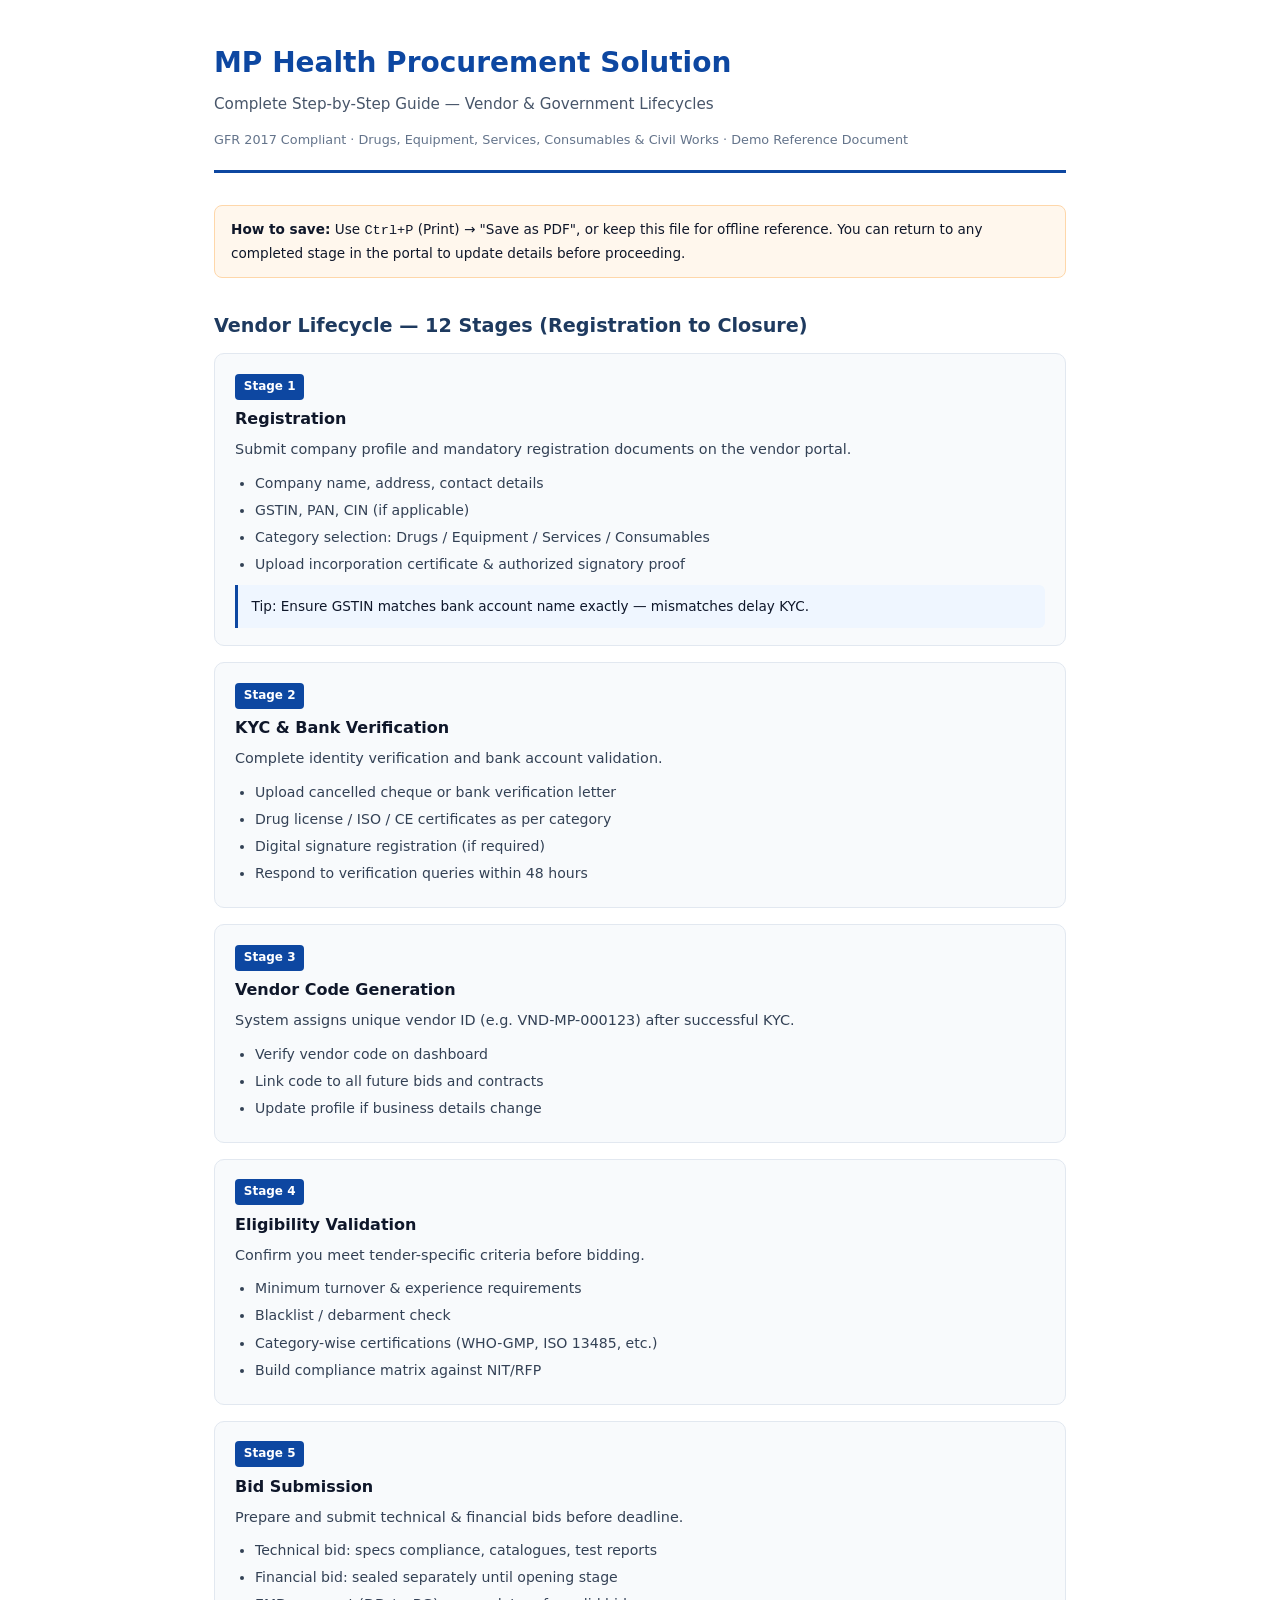
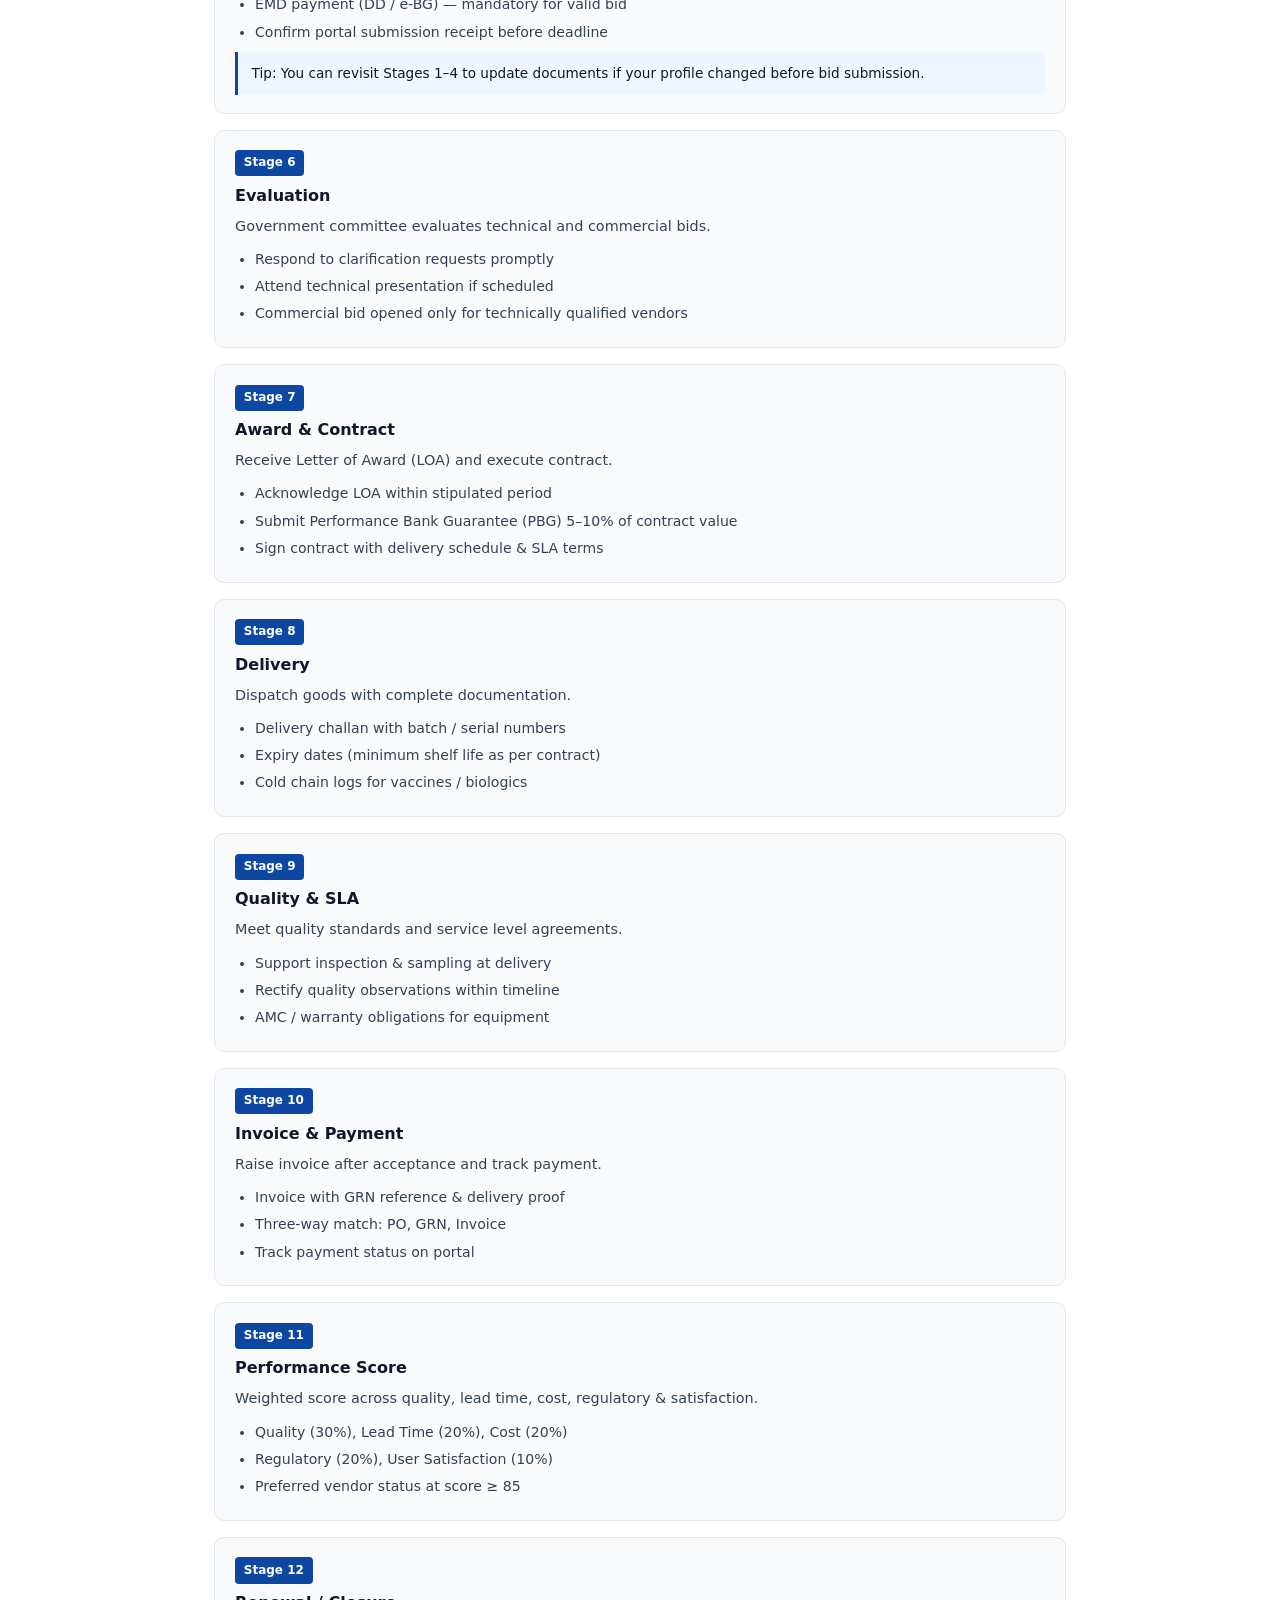
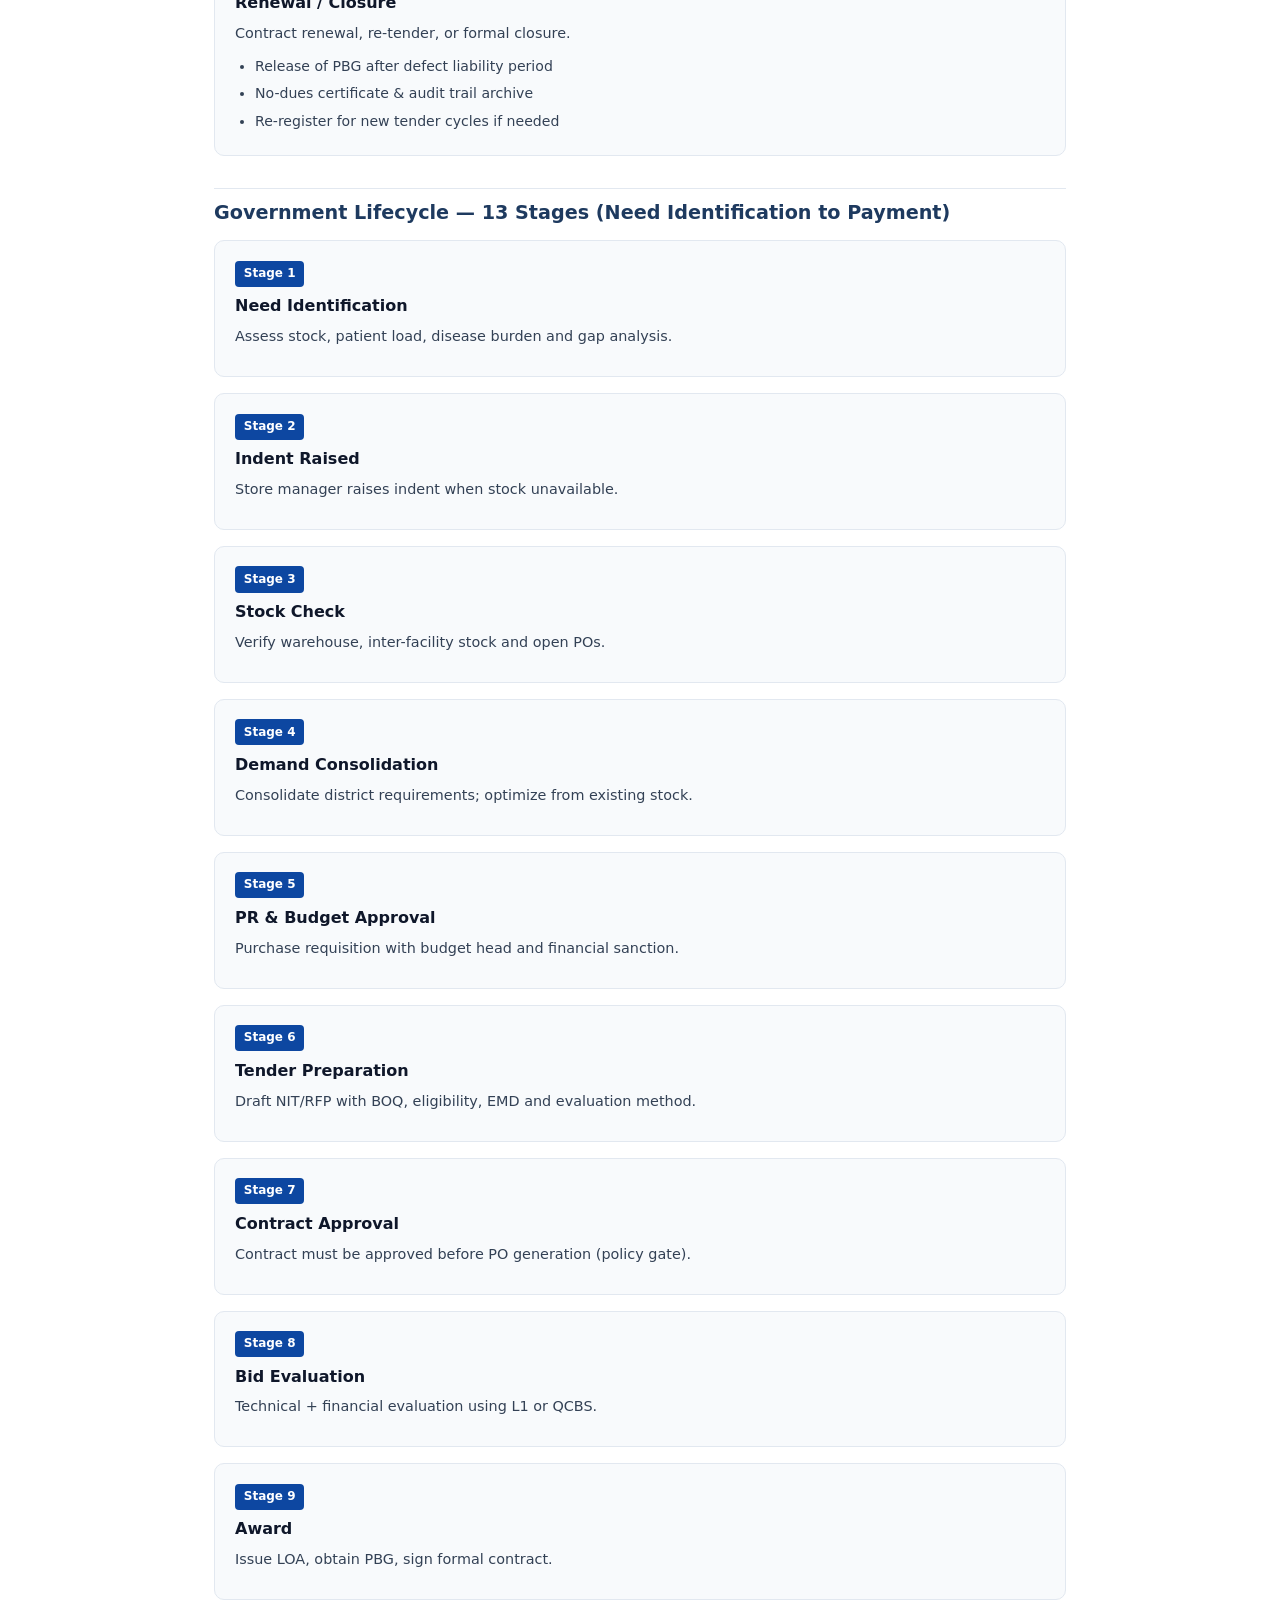
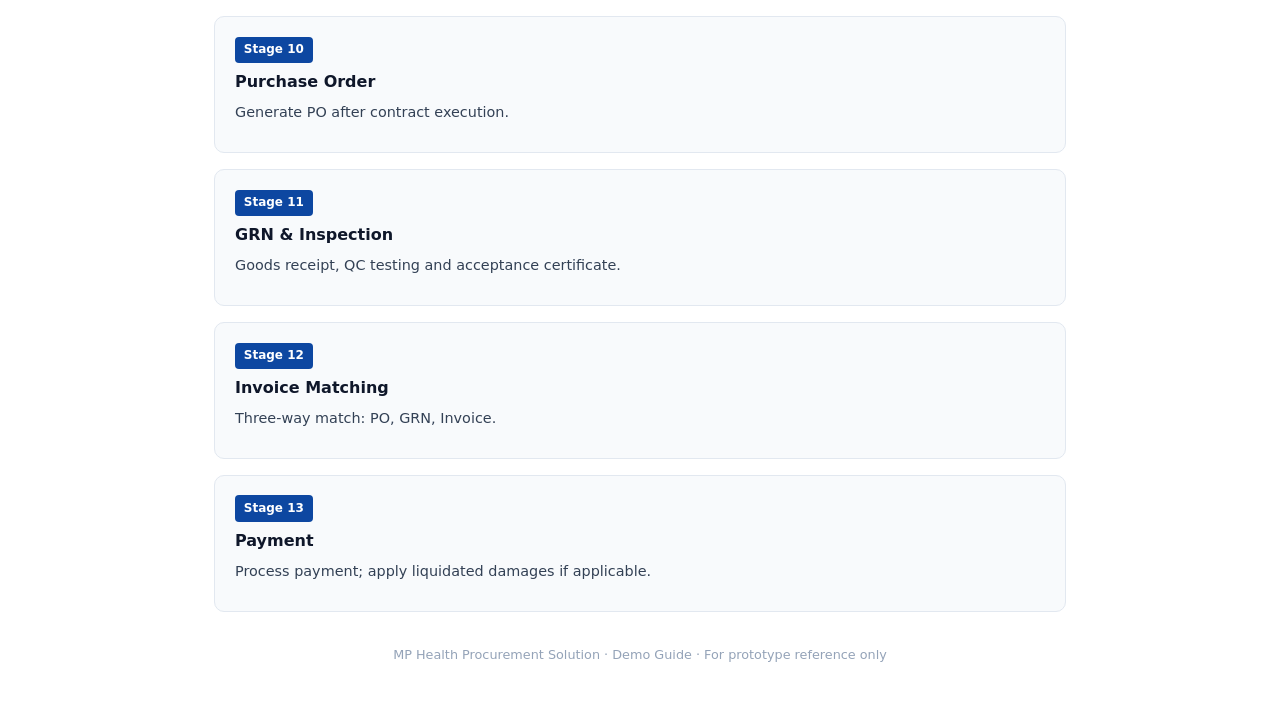
==== assets/MP-Health-Procurement-Lifecycle-Guide.html @ d0036ba9 "First commit" ====
<!DOCTYPE html>
<html lang="en">
<head>
  <meta charset="UTF-8">
  <meta name="viewport" content="width=device-width, initial-scale=1.0">
  <title>MP Health Procurement — Lifecycle Guide</title>
  <style>
    * { box-sizing: border-box; margin: 0; padding: 0; }
    body { font-family: 'Segoe UI', system-ui, sans-serif; color: #0f172a; line-height: 1.65; max-width: 900px; margin: 0 auto; padding: 2.5rem 1.5rem 4rem; background: #fff; }
    header { border-bottom: 3px solid #0d47a1; padding-bottom: 1.25rem; margin-bottom: 2rem; }
    h1 { font-size: 1.75rem; color: #0d47a1; margin-bottom: 0.35rem; }
    .subtitle { color: #475569; font-size: 0.95rem; }
    .meta { margin-top: 0.75rem; font-size: 0.8rem; color: #64748b; }
    h2 { font-size: 1.2rem; color: #1e3a5f; margin: 2rem 0 0.75rem; padding-top: 0.5rem; border-top: 1px solid #e2e8f0; }
    h2:first-of-type { border-top: none; margin-top: 0; }
    .stage { background: #f8fafc; border: 1px solid #e2e8f0; border-radius: 10px; padding: 1.1rem 1.25rem; margin-bottom: 1rem; page-break-inside: avoid; }
    .stage-num { display: inline-block; background: #0d47a1; color: #fff; font-size: 0.75rem; font-weight: 700; padding: 0.2rem 0.55rem; border-radius: 4px; margin-bottom: 0.4rem; }
    .stage h3 { font-size: 1rem; margin-bottom: 0.35rem; }
    .stage p { font-size: 0.9rem; color: #334155; margin-bottom: 0.6rem; }
    ul { margin: 0.4rem 0 0 1.25rem; font-size: 0.88rem; color: #334155; }
    li { margin-bottom: 0.25rem; }
    .tip { background: #eff6ff; border-left: 3px solid #0d47a1; padding: 0.65rem 0.85rem; font-size: 0.85rem; margin-top: 0.5rem; border-radius: 0 6px 6px 0; }
    .print-hint { background: #fff7ed; border: 1px solid #fed7aa; padding: 0.75rem 1rem; border-radius: 8px; font-size: 0.85rem; margin-bottom: 1.5rem; }
    @media print { .print-hint { display: none; } body { padding: 1rem; } }
  </style>
</head>
<body>
  <header>
    <h1>MP Health Procurement Solution</h1>
    <p class="subtitle">Complete Step-by-Step Guide — Vendor &amp; Government Lifecycles</p>
    <p class="meta">GFR 2017 Compliant · Drugs, Equipment, Services, Consumables &amp; Civil Works · Demo Reference Document</p>
  </header>

  <div class="print-hint">
    <strong>How to save:</strong> Use <kbd>Ctrl+P</kbd> (Print) → "Save as PDF", or keep this file for offline reference. You can return to any completed stage in the portal to update details before proceeding.
  </div>

  <h2 id="vendor">Vendor Lifecycle — 12 Stages (Registration to Closure)</h2>

  <div class="stage"><span class="stage-num">Stage 1</span><h3>Registration</h3><p>Submit company profile and mandatory registration documents on the vendor portal.</p><ul><li>Company name, address, contact details</li><li>GSTIN, PAN, CIN (if applicable)</li><li>Category selection: Drugs / Equipment / Services / Consumables</li><li>Upload incorporation certificate &amp; authorized signatory proof</li></ul><div class="tip">Tip: Ensure GSTIN matches bank account name exactly — mismatches delay KYC.</div></div>

  <div class="stage"><span class="stage-num">Stage 2</span><h3>KYC &amp; Bank Verification</h3><p>Complete identity verification and bank account validation.</p><ul><li>Upload cancelled cheque or bank verification letter</li><li>Drug license / ISO / CE certificates as per category</li><li>Digital signature registration (if required)</li><li>Respond to verification queries within 48 hours</li></ul></div>

  <div class="stage"><span class="stage-num">Stage 3</span><h3>Vendor Code Generation</h3><p>System assigns unique vendor ID (e.g. VND-MP-000123) after successful KYC.</p><ul><li>Verify vendor code on dashboard</li><li>Link code to all future bids and contracts</li><li>Update profile if business details change</li></ul></div>

  <div class="stage"><span class="stage-num">Stage 4</span><h3>Eligibility Validation</h3><p>Confirm you meet tender-specific criteria before bidding.</p><ul><li>Minimum turnover &amp; experience requirements</li><li>Blacklist / debarment check</li><li>Category-wise certifications (WHO-GMP, ISO 13485, etc.)</li><li>Build compliance matrix against NIT/RFP</li></ul></div>

  <div class="stage"><span class="stage-num">Stage 5</span><h3>Bid Submission</h3><p>Prepare and submit technical &amp; financial bids before deadline.</p><ul><li>Technical bid: specs compliance, catalogues, test reports</li><li>Financial bid: sealed separately until opening stage</li><li>EMD payment (DD / e-BG) — mandatory for valid bid</li><li>Confirm portal submission receipt before deadline</li></ul><div class="tip">Tip: You can revisit Stages 1–4 to update documents if your profile changed before bid submission.</div></div>

  <div class="stage"><span class="stage-num">Stage 6</span><h3>Evaluation</h3><p>Government committee evaluates technical and commercial bids.</p><ul><li>Respond to clarification requests promptly</li><li>Attend technical presentation if scheduled</li><li>Commercial bid opened only for technically qualified vendors</li></ul></div>

  <div class="stage"><span class="stage-num">Stage 7</span><h3>Award &amp; Contract</h3><p>Receive Letter of Award (LOA) and execute contract.</p><ul><li>Acknowledge LOA within stipulated period</li><li>Submit Performance Bank Guarantee (PBG) 5–10% of contract value</li><li>Sign contract with delivery schedule &amp; SLA terms</li></ul></div>

  <div class="stage"><span class="stage-num">Stage 8</span><h3>Delivery</h3><p>Dispatch goods with complete documentation.</p><ul><li>Delivery challan with batch / serial numbers</li><li>Expiry dates (minimum shelf life as per contract)</li><li>Cold chain logs for vaccines / biologics</li></ul></div>

  <div class="stage"><span class="stage-num">Stage 9</span><h3>Quality &amp; SLA</h3><p>Meet quality standards and service level agreements.</p><ul><li>Support inspection &amp; sampling at delivery</li><li>Rectify quality observations within timeline</li><li>AMC / warranty obligations for equipment</li></ul></div>

  <div class="stage"><span class="stage-num">Stage 10</span><h3>Invoice &amp; Payment</h3><p>Raise invoice after acceptance and track payment.</p><ul><li>Invoice with GRN reference &amp; delivery proof</li><li>Three-way match: PO, GRN, Invoice</li><li>Track payment status on portal</li></ul></div>

  <div class="stage"><span class="stage-num">Stage 11</span><h3>Performance Score</h3><p>Weighted score across quality, lead time, cost, regulatory &amp; satisfaction.</p><ul><li>Quality (30%), Lead Time (20%), Cost (20%)</li><li>Regulatory (20%), User Satisfaction (10%)</li><li>Preferred vendor status at score ≥ 85</li></ul></div>

  <div class="stage"><span class="stage-num">Stage 12</span><h3>Renewal / Closure</h3><p>Contract renewal, re-tender, or formal closure.</p><ul><li>Release of PBG after defect liability period</li><li>No-dues certificate &amp; audit trail archive</li><li>Re-register for new tender cycles if needed</li></ul></div>

  <h2 id="government">Government Lifecycle — 13 Stages (Need Identification to Payment)</h2>

  <div class="stage"><span class="stage-num">Stage 1</span><h3>Need Identification</h3><p>Assess stock, patient load, disease burden and gap analysis.</p></div>
  <div class="stage"><span class="stage-num">Stage 2</span><h3>Indent Raised</h3><p>Store manager raises indent when stock unavailable.</p></div>
  <div class="stage"><span class="stage-num">Stage 3</span><h3>Stock Check</h3><p>Verify warehouse, inter-facility stock and open POs.</p></div>
  <div class="stage"><span class="stage-num">Stage 4</span><h3>Demand Consolidation</h3><p>Consolidate district requirements; optimize from existing stock.</p></div>
  <div class="stage"><span class="stage-num">Stage 5</span><h3>PR &amp; Budget Approval</h3><p>Purchase requisition with budget head and financial sanction.</p></div>
  <div class="stage"><span class="stage-num">Stage 6</span><h3>Tender Preparation</h3><p>Draft NIT/RFP with BOQ, eligibility, EMD and evaluation method.</p></div>
  <div class="stage"><span class="stage-num">Stage 7</span><h3>Contract Approval</h3><p>Contract must be approved before PO generation (policy gate).</p></div>
  <div class="stage"><span class="stage-num">Stage 8</span><h3>Bid Evaluation</h3><p>Technical + financial evaluation using L1 or QCBS.</p></div>
  <div class="stage"><span class="stage-num">Stage 9</span><h3>Award</h3><p>Issue LOA, obtain PBG, sign formal contract.</p></div>
  <div class="stage"><span class="stage-num">Stage 10</span><h3>Purchase Order</h3><p>Generate PO after contract execution.</p></div>
  <div class="stage"><span class="stage-num">Stage 11</span><h3>GRN &amp; Inspection</h3><p>Goods receipt, QC testing and acceptance certificate.</p></div>
  <div class="stage"><span class="stage-num">Stage 12</span><h3>Invoice Matching</h3><p>Three-way match: PO, GRN, Invoice.</p></div>
  <div class="stage"><span class="stage-num">Stage 13</span><h3>Payment</h3><p>Process payment; apply liquidated damages if applicable.</p></div>

  <p style="margin-top:2rem;font-size:0.8rem;color:#94a3b8;text-align:center">MP Health Procurement Solution · Demo Guide · For prototype reference only</p>
</body>
</html>
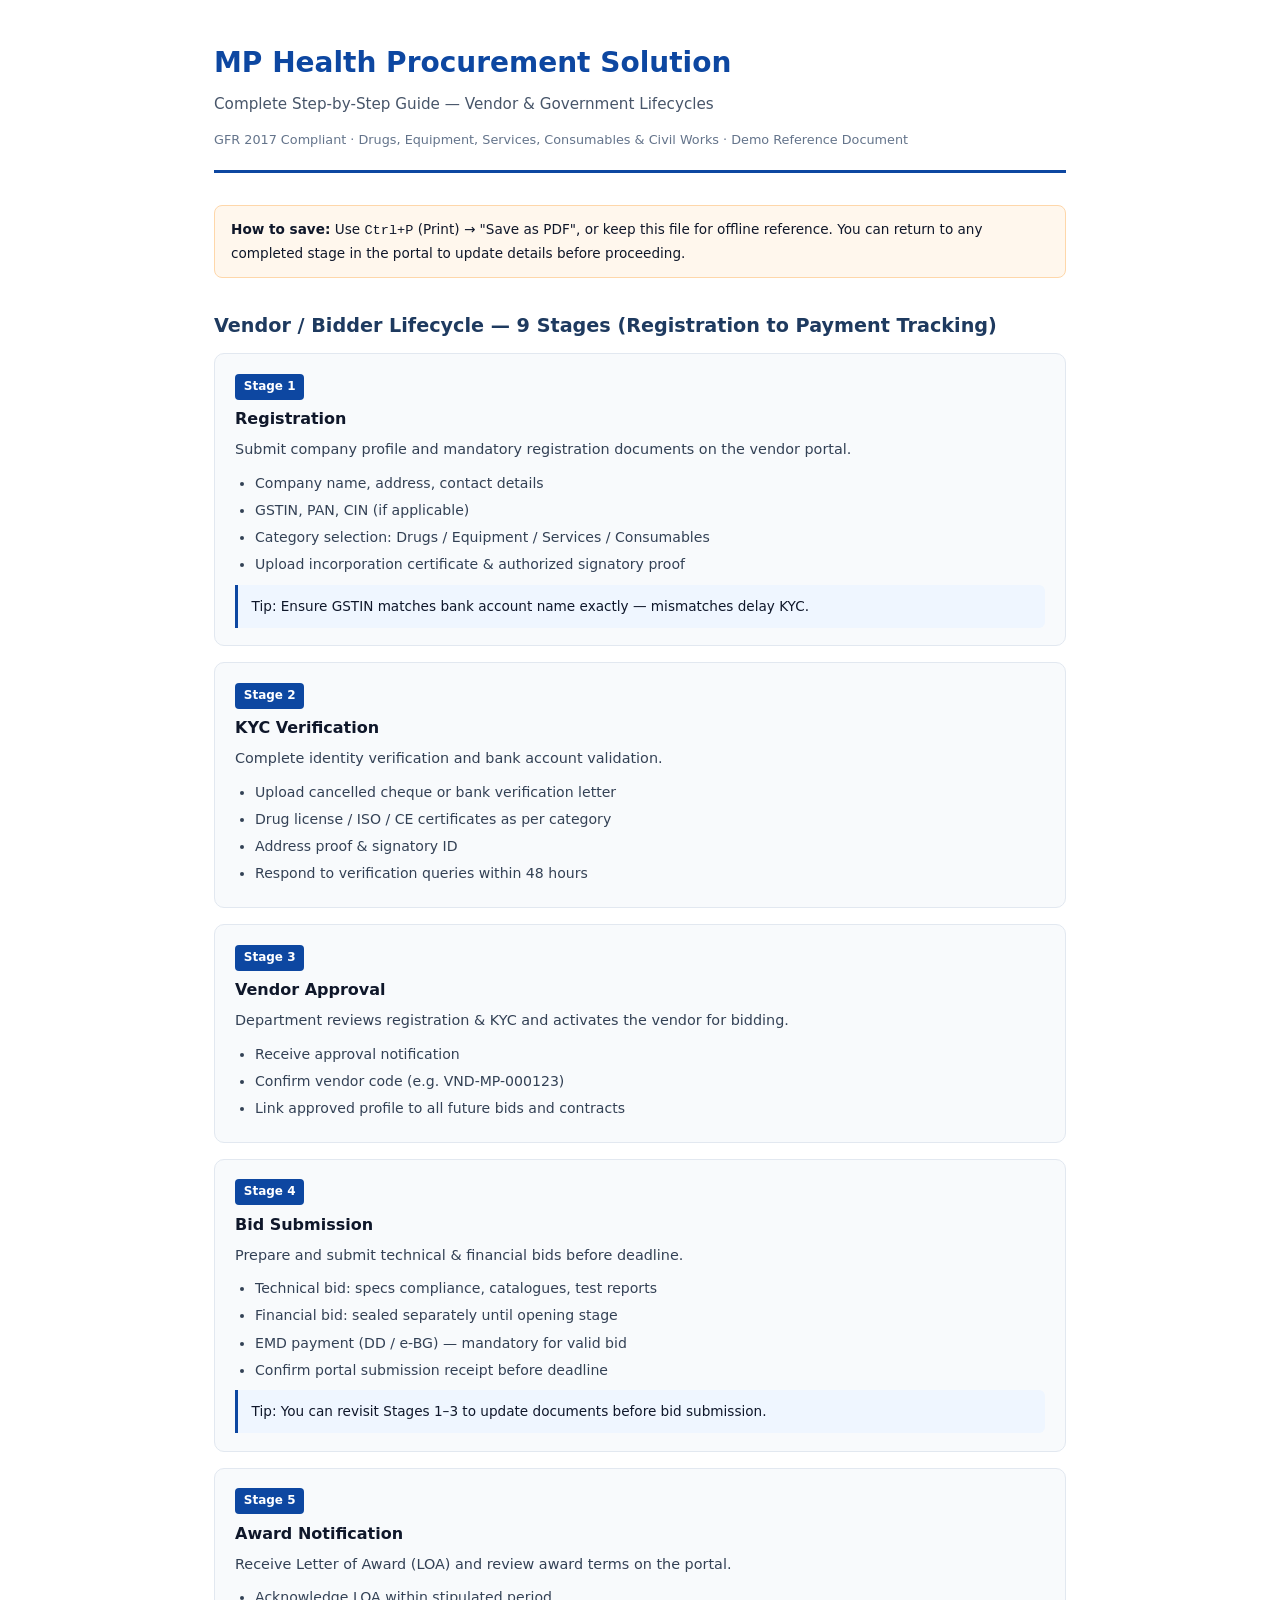
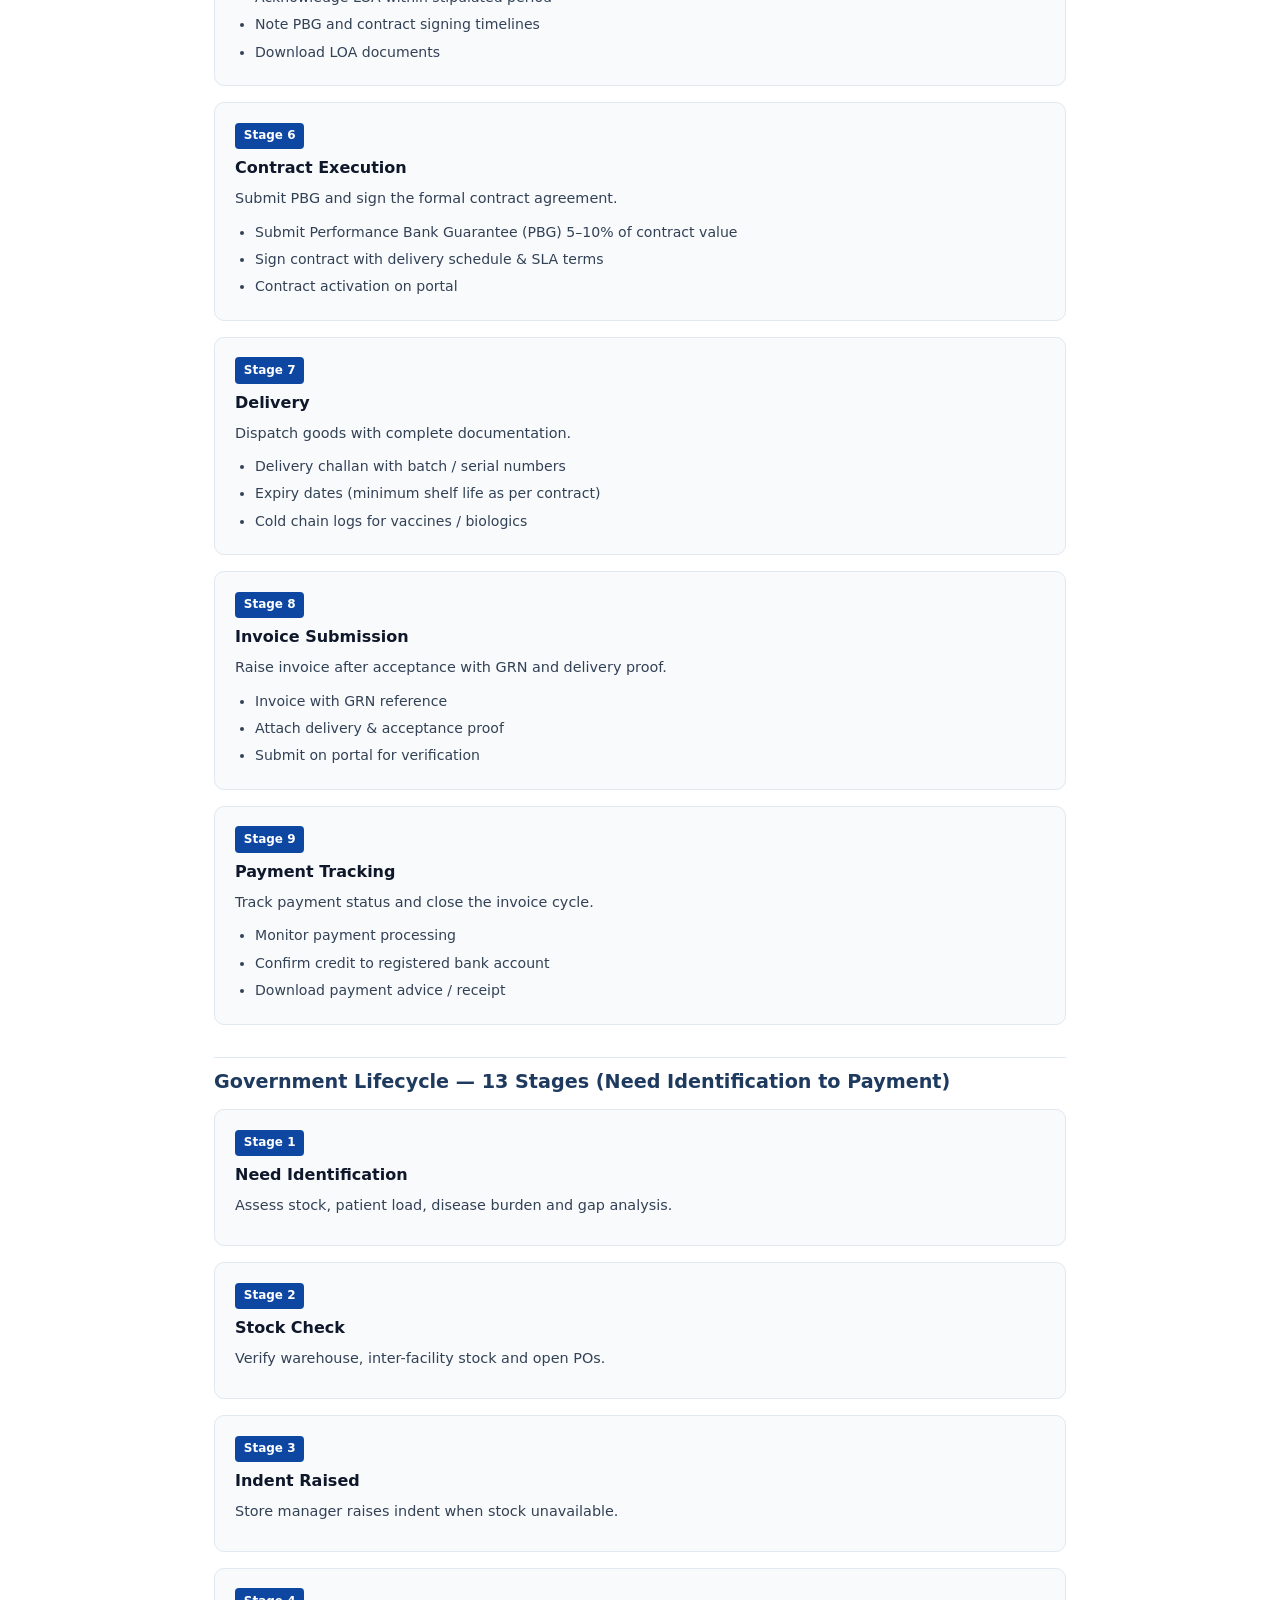
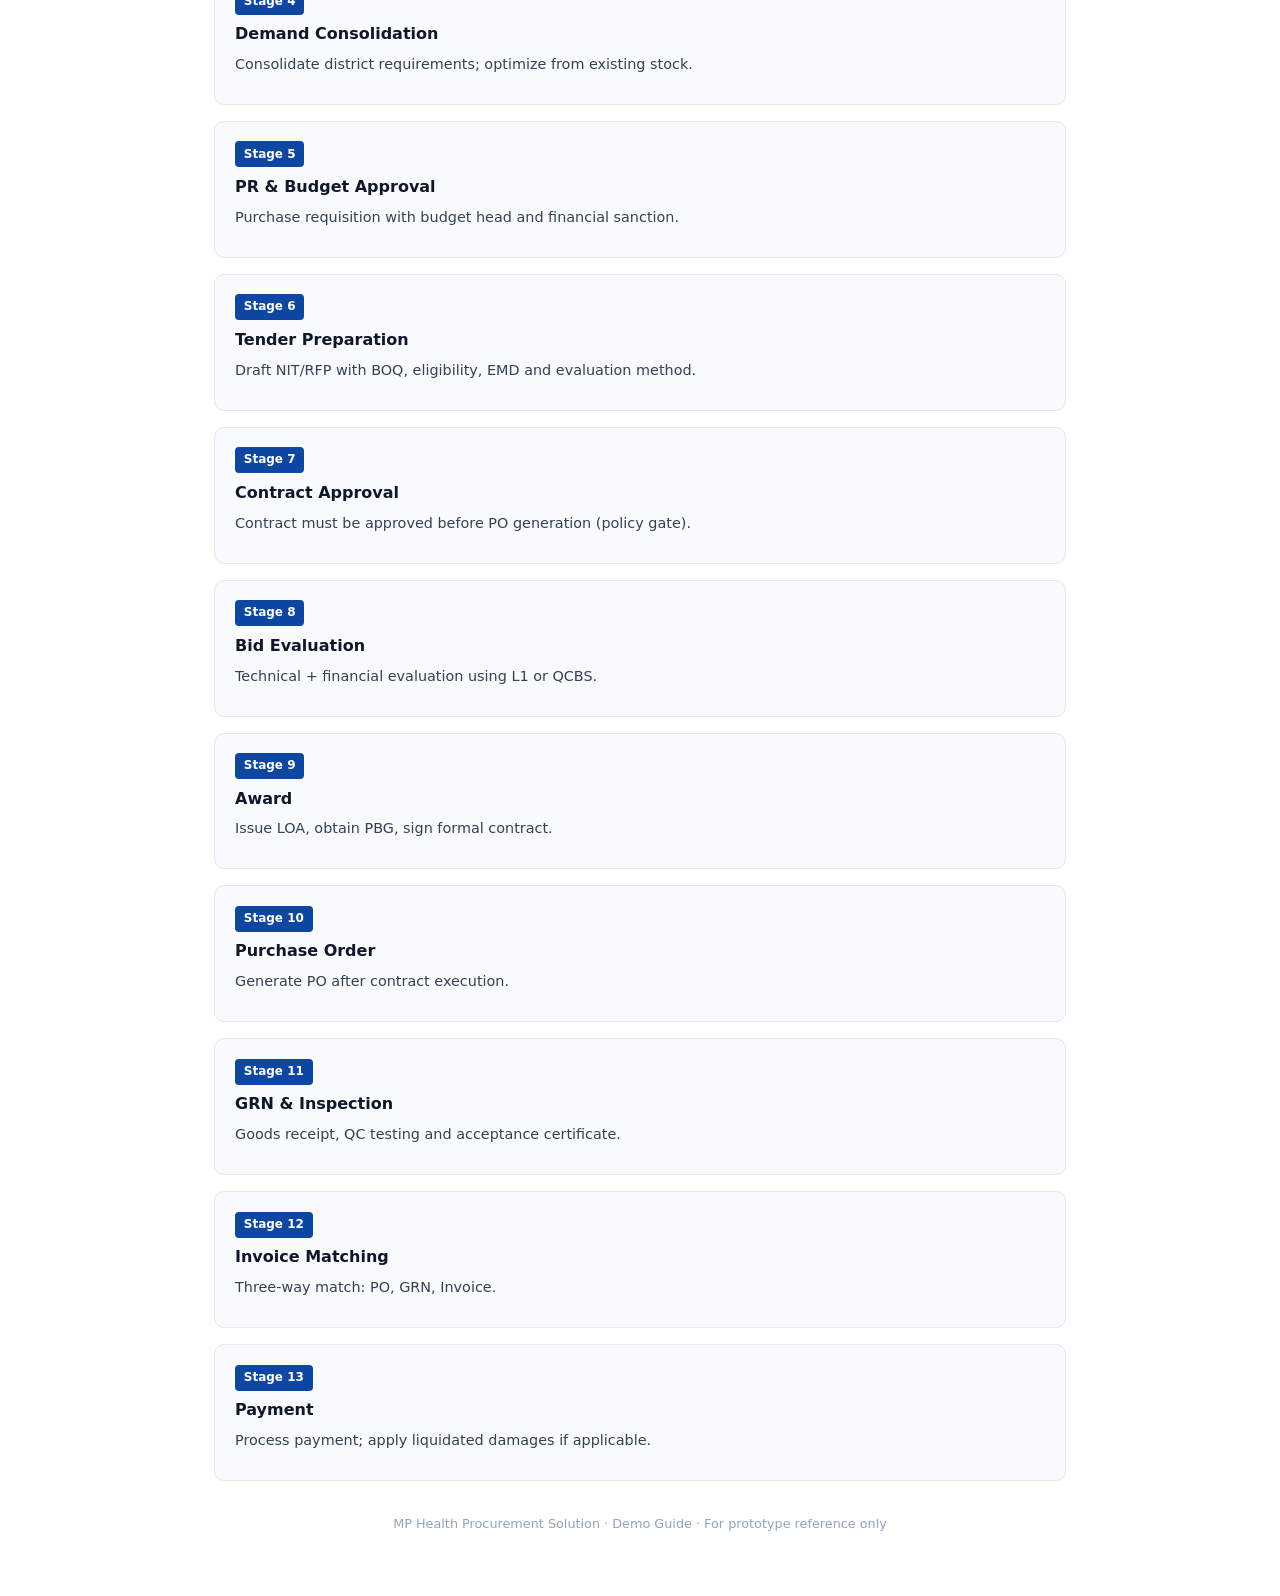
==== commit a31e7683: "second : commit" ====
--- a/assets/MP-Health-Procurement-Lifecycle-Guide.html
+++ b/assets/MP-Health-Procurement-Lifecycle-Guide.html
@@ -35,37 +35,31 @@
     <strong>How to save:</strong> Use <kbd>Ctrl+P</kbd> (Print) → "Save as PDF", or keep this file for offline reference. You can return to any completed stage in the portal to update details before proceeding.
   </div>
 
-  <h2 id="vendor">Vendor Lifecycle — 12 Stages (Registration to Closure)</h2>
+  <h2 id="vendor">Vendor / Bidder Lifecycle — 9 Stages (Registration to Payment Tracking)</h2>
 
   <div class="stage"><span class="stage-num">Stage 1</span><h3>Registration</h3><p>Submit company profile and mandatory registration documents on the vendor portal.</p><ul><li>Company name, address, contact details</li><li>GSTIN, PAN, CIN (if applicable)</li><li>Category selection: Drugs / Equipment / Services / Consumables</li><li>Upload incorporation certificate &amp; authorized signatory proof</li></ul><div class="tip">Tip: Ensure GSTIN matches bank account name exactly — mismatches delay KYC.</div></div>
 
-  <div class="stage"><span class="stage-num">Stage 2</span><h3>KYC &amp; Bank Verification</h3><p>Complete identity verification and bank account validation.</p><ul><li>Upload cancelled cheque or bank verification letter</li><li>Drug license / ISO / CE certificates as per category</li><li>Digital signature registration (if required)</li><li>Respond to verification queries within 48 hours</li></ul></div>
+  <div class="stage"><span class="stage-num">Stage 2</span><h3>KYC Verification</h3><p>Complete identity verification and bank account validation.</p><ul><li>Upload cancelled cheque or bank verification letter</li><li>Drug license / ISO / CE certificates as per category</li><li>Address proof &amp; signatory ID</li><li>Respond to verification queries within 48 hours</li></ul></div>
 
-  <div class="stage"><span class="stage-num">Stage 3</span><h3>Vendor Code Generation</h3><p>System assigns unique vendor ID (e.g. VND-MP-000123) after successful KYC.</p><ul><li>Verify vendor code on dashboard</li><li>Link code to all future bids and contracts</li><li>Update profile if business details change</li></ul></div>
+  <div class="stage"><span class="stage-num">Stage 3</span><h3>Vendor Approval</h3><p>Department reviews registration &amp; KYC and activates the vendor for bidding.</p><ul><li>Receive approval notification</li><li>Confirm vendor code (e.g. VND-MP-000123)</li><li>Link approved profile to all future bids and contracts</li></ul></div>
 
-  <div class="stage"><span class="stage-num">Stage 4</span><h3>Eligibility Validation</h3><p>Confirm you meet tender-specific criteria before bidding.</p><ul><li>Minimum turnover &amp; experience requirements</li><li>Blacklist / debarment check</li><li>Category-wise certifications (WHO-GMP, ISO 13485, etc.)</li><li>Build compliance matrix against NIT/RFP</li></ul></div>
+  <div class="stage"><span class="stage-num">Stage 4</span><h3>Bid Submission</h3><p>Prepare and submit technical &amp; financial bids before deadline.</p><ul><li>Technical bid: specs compliance, catalogues, test reports</li><li>Financial bid: sealed separately until opening stage</li><li>EMD payment (DD / e-BG) — mandatory for valid bid</li><li>Confirm portal submission receipt before deadline</li></ul><div class="tip">Tip: You can revisit Stages 1–3 to update documents before bid submission.</div></div>
 
-  <div class="stage"><span class="stage-num">Stage 5</span><h3>Bid Submission</h3><p>Prepare and submit technical &amp; financial bids before deadline.</p><ul><li>Technical bid: specs compliance, catalogues, test reports</li><li>Financial bid: sealed separately until opening stage</li><li>EMD payment (DD / e-BG) — mandatory for valid bid</li><li>Confirm portal submission receipt before deadline</li></ul><div class="tip">Tip: You can revisit Stages 1–4 to update documents if your profile changed before bid submission.</div></div>
+  <div class="stage"><span class="stage-num">Stage 5</span><h3>Award Notification</h3><p>Receive Letter of Award (LOA) and review award terms on the portal.</p><ul><li>Acknowledge LOA within stipulated period</li><li>Note PBG and contract signing timelines</li><li>Download LOA documents</li></ul></div>
 
-  <div class="stage"><span class="stage-num">Stage 6</span><h3>Evaluation</h3><p>Government committee evaluates technical and commercial bids.</p><ul><li>Respond to clarification requests promptly</li><li>Attend technical presentation if scheduled</li><li>Commercial bid opened only for technically qualified vendors</li></ul></div>
+  <div class="stage"><span class="stage-num">Stage 6</span><h3>Contract Execution</h3><p>Submit PBG and sign the formal contract agreement.</p><ul><li>Submit Performance Bank Guarantee (PBG) 5–10% of contract value</li><li>Sign contract with delivery schedule &amp; SLA terms</li><li>Contract activation on portal</li></ul></div>
 
-  <div class="stage"><span class="stage-num">Stage 7</span><h3>Award &amp; Contract</h3><p>Receive Letter of Award (LOA) and execute contract.</p><ul><li>Acknowledge LOA within stipulated period</li><li>Submit Performance Bank Guarantee (PBG) 5–10% of contract value</li><li>Sign contract with delivery schedule &amp; SLA terms</li></ul></div>
+  <div class="stage"><span class="stage-num">Stage 7</span><h3>Delivery</h3><p>Dispatch goods with complete documentation.</p><ul><li>Delivery challan with batch / serial numbers</li><li>Expiry dates (minimum shelf life as per contract)</li><li>Cold chain logs for vaccines / biologics</li></ul></div>
 
-  <div class="stage"><span class="stage-num">Stage 8</span><h3>Delivery</h3><p>Dispatch goods with complete documentation.</p><ul><li>Delivery challan with batch / serial numbers</li><li>Expiry dates (minimum shelf life as per contract)</li><li>Cold chain logs for vaccines / biologics</li></ul></div>
+  <div class="stage"><span class="stage-num">Stage 8</span><h3>Invoice Submission</h3><p>Raise invoice after acceptance with GRN and delivery proof.</p><ul><li>Invoice with GRN reference</li><li>Attach delivery &amp; acceptance proof</li><li>Submit on portal for verification</li></ul></div>
 
-  <div class="stage"><span class="stage-num">Stage 9</span><h3>Quality &amp; SLA</h3><p>Meet quality standards and service level agreements.</p><ul><li>Support inspection &amp; sampling at delivery</li><li>Rectify quality observations within timeline</li><li>AMC / warranty obligations for equipment</li></ul></div>
-
-  <div class="stage"><span class="stage-num">Stage 10</span><h3>Invoice &amp; Payment</h3><p>Raise invoice after acceptance and track payment.</p><ul><li>Invoice with GRN reference &amp; delivery proof</li><li>Three-way match: PO, GRN, Invoice</li><li>Track payment status on portal</li></ul></div>
-
-  <div class="stage"><span class="stage-num">Stage 11</span><h3>Performance Score</h3><p>Weighted score across quality, lead time, cost, regulatory &amp; satisfaction.</p><ul><li>Quality (30%), Lead Time (20%), Cost (20%)</li><li>Regulatory (20%), User Satisfaction (10%)</li><li>Preferred vendor status at score ≥ 85</li></ul></div>
-
-  <div class="stage"><span class="stage-num">Stage 12</span><h3>Renewal / Closure</h3><p>Contract renewal, re-tender, or formal closure.</p><ul><li>Release of PBG after defect liability period</li><li>No-dues certificate &amp; audit trail archive</li><li>Re-register for new tender cycles if needed</li></ul></div>
+  <div class="stage"><span class="stage-num">Stage 9</span><h3>Payment Tracking</h3><p>Track payment status and close the invoice cycle.</p><ul><li>Monitor payment processing</li><li>Confirm credit to registered bank account</li><li>Download payment advice / receipt</li></ul></div>
 
   <h2 id="government">Government Lifecycle — 13 Stages (Need Identification to Payment)</h2>
 
   <div class="stage"><span class="stage-num">Stage 1</span><h3>Need Identification</h3><p>Assess stock, patient load, disease burden and gap analysis.</p></div>
-  <div class="stage"><span class="stage-num">Stage 2</span><h3>Indent Raised</h3><p>Store manager raises indent when stock unavailable.</p></div>
-  <div class="stage"><span class="stage-num">Stage 3</span><h3>Stock Check</h3><p>Verify warehouse, inter-facility stock and open POs.</p></div>
+  <div class="stage"><span class="stage-num">Stage 2</span><h3>Stock Check</h3><p>Verify warehouse, inter-facility stock and open POs.</p></div>
+  <div class="stage"><span class="stage-num">Stage 3</span><h3>Indent Raised</h3><p>Store manager raises indent when stock unavailable.</p></div>
   <div class="stage"><span class="stage-num">Stage 4</span><h3>Demand Consolidation</h3><p>Consolidate district requirements; optimize from existing stock.</p></div>
   <div class="stage"><span class="stage-num">Stage 5</span><h3>PR &amp; Budget Approval</h3><p>Purchase requisition with budget head and financial sanction.</p></div>
   <div class="stage"><span class="stage-num">Stage 6</span><h3>Tender Preparation</h3><p>Draft NIT/RFP with BOQ, eligibility, EMD and evaluation method.</p></div>
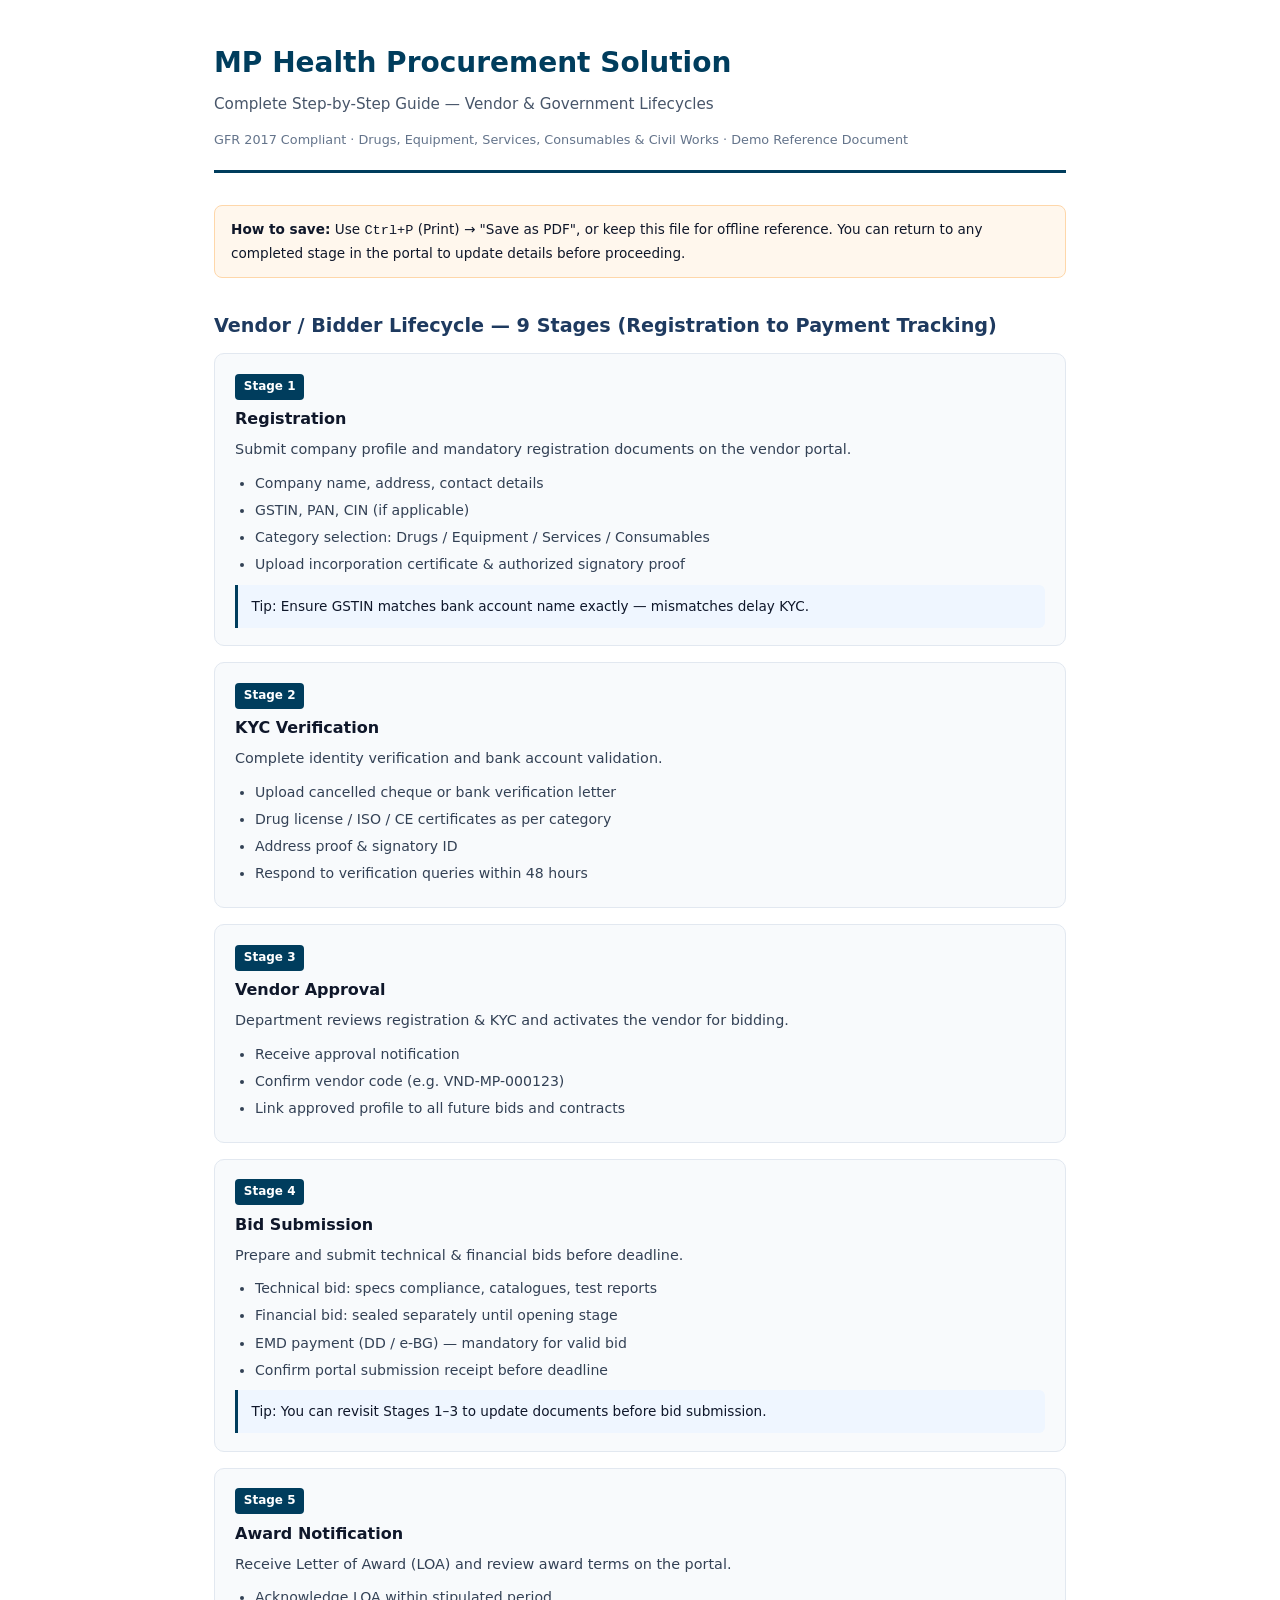
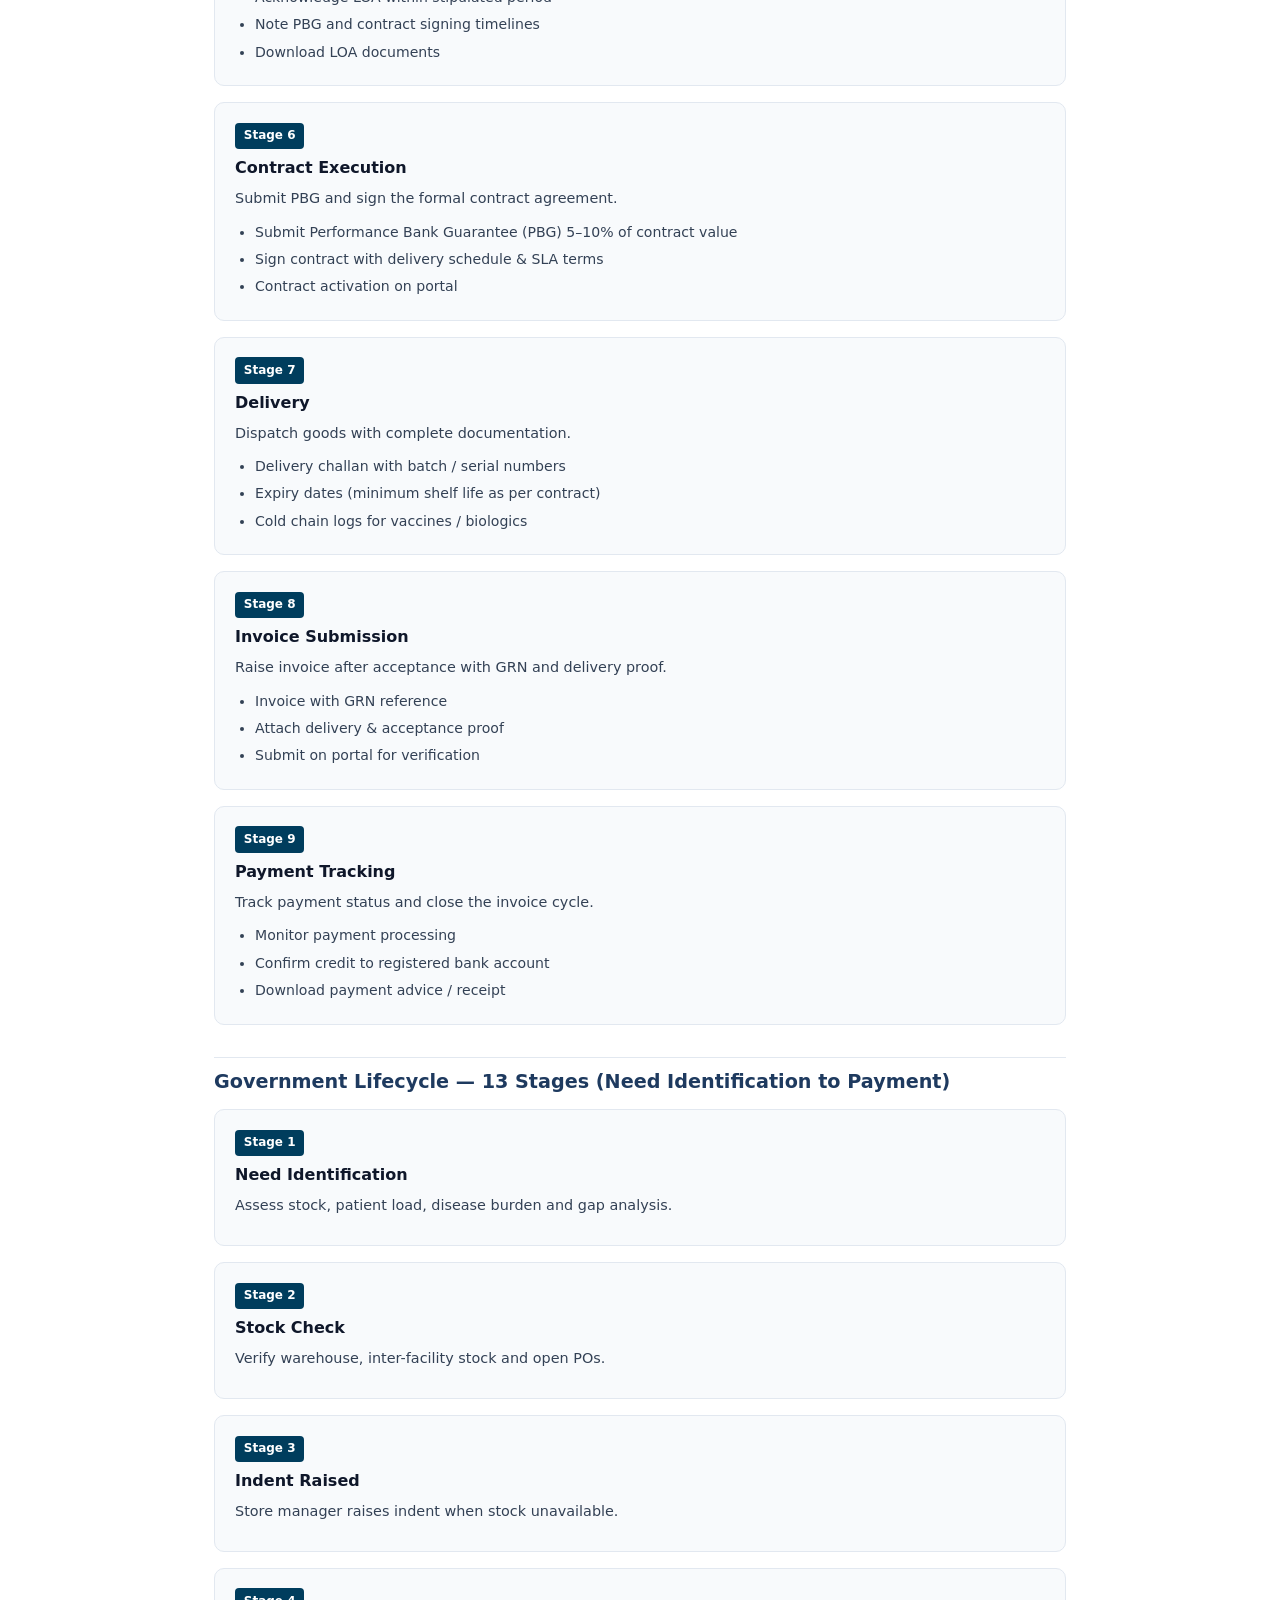
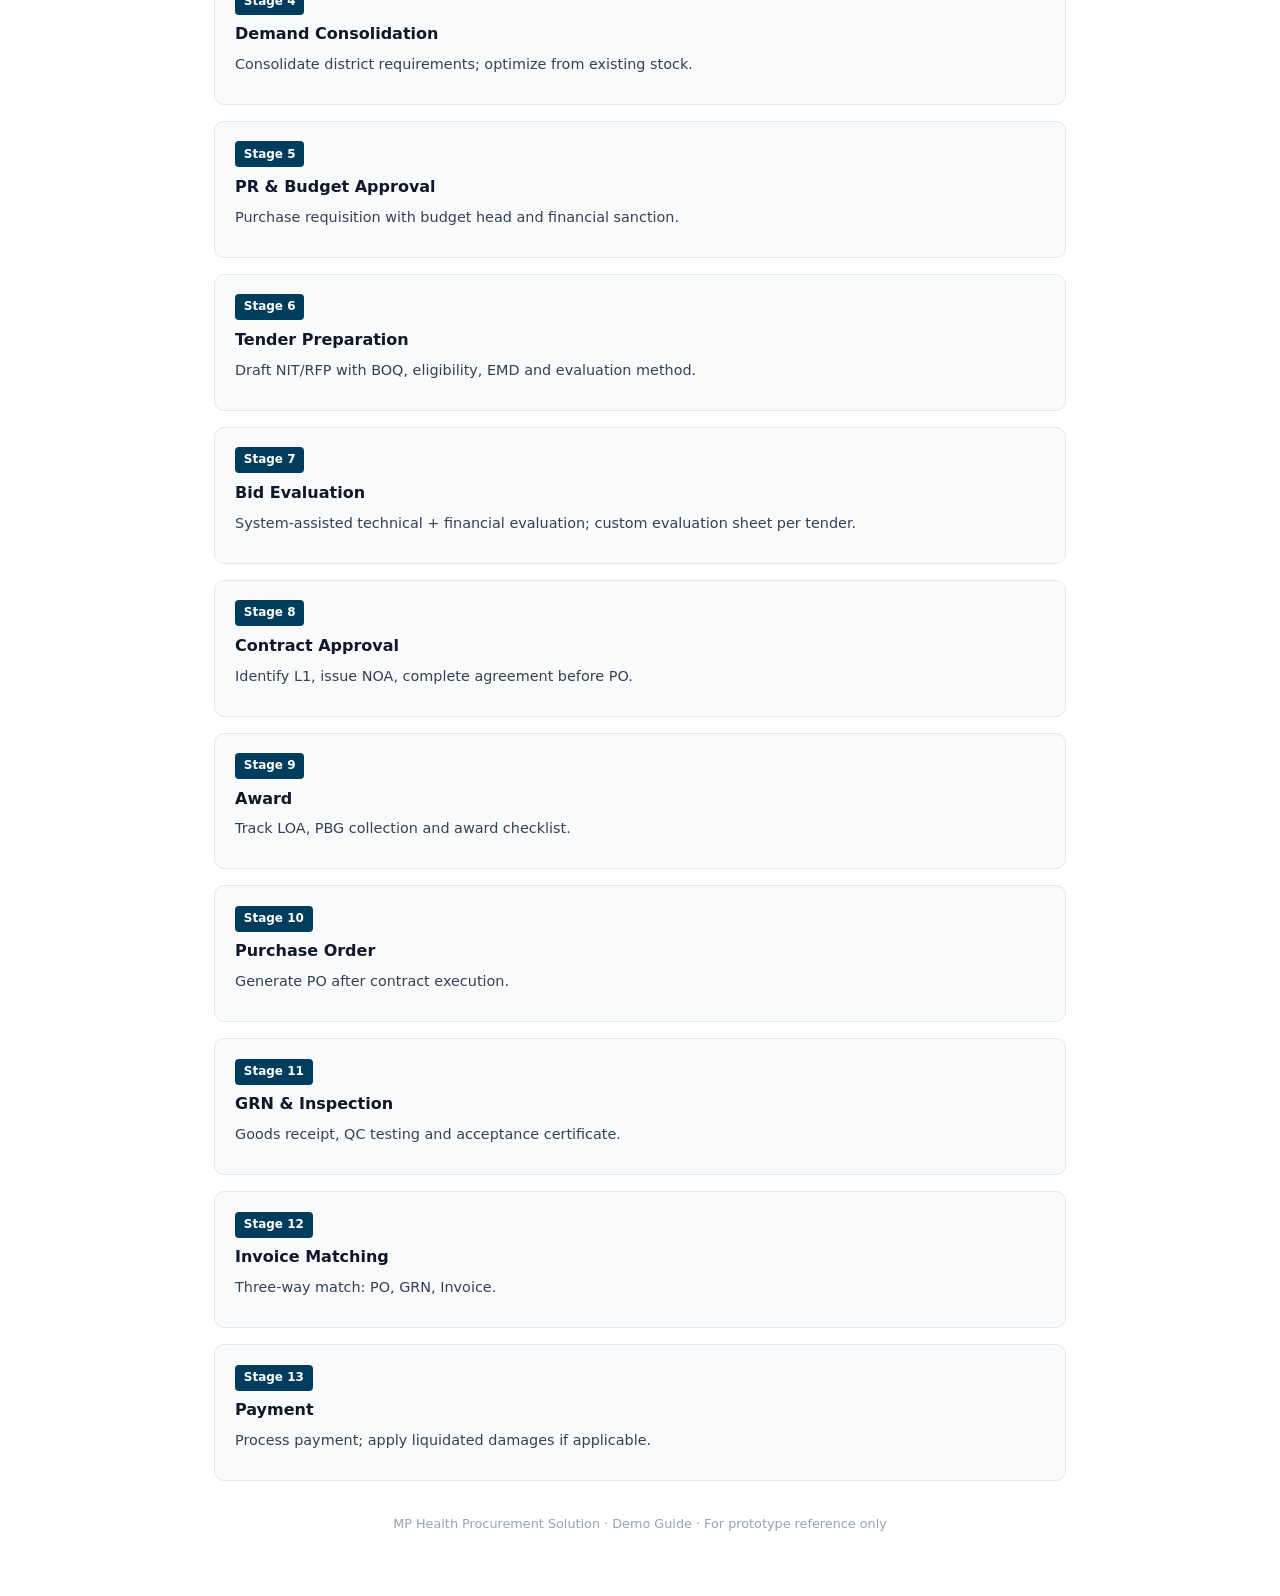
==== commit 7d5a088d: "fourth commit" ====
--- a/assets/MP-Health-Procurement-Lifecycle-Guide.html
+++ b/assets/MP-Health-Procurement-Lifecycle-Guide.html
@@ -7,19 +7,19 @@
   <style>
     * { box-sizing: border-box; margin: 0; padding: 0; }
     body { font-family: 'Segoe UI', system-ui, sans-serif; color: #0f172a; line-height: 1.65; max-width: 900px; margin: 0 auto; padding: 2.5rem 1.5rem 4rem; background: #fff; }
-    header { border-bottom: 3px solid #0d47a1; padding-bottom: 1.25rem; margin-bottom: 2rem; }
-    h1 { font-size: 1.75rem; color: #0d47a1; margin-bottom: 0.35rem; }
+    header { border-bottom: 3px solid #003D5D; padding-bottom: 1.25rem; margin-bottom: 2rem; }
+    h1 { font-size: 1.75rem; color: #003D5D; margin-bottom: 0.35rem; }
     .subtitle { color: #475569; font-size: 0.95rem; }
     .meta { margin-top: 0.75rem; font-size: 0.8rem; color: #64748b; }
     h2 { font-size: 1.2rem; color: #1e3a5f; margin: 2rem 0 0.75rem; padding-top: 0.5rem; border-top: 1px solid #e2e8f0; }
     h2:first-of-type { border-top: none; margin-top: 0; }
     .stage { background: #f8fafc; border: 1px solid #e2e8f0; border-radius: 10px; padding: 1.1rem 1.25rem; margin-bottom: 1rem; page-break-inside: avoid; }
-    .stage-num { display: inline-block; background: #0d47a1; color: #fff; font-size: 0.75rem; font-weight: 700; padding: 0.2rem 0.55rem; border-radius: 4px; margin-bottom: 0.4rem; }
+    .stage-num { display: inline-block; background: #003D5D; color: #fff; font-size: 0.75rem; font-weight: 700; padding: 0.2rem 0.55rem; border-radius: 4px; margin-bottom: 0.4rem; }
     .stage h3 { font-size: 1rem; margin-bottom: 0.35rem; }
     .stage p { font-size: 0.9rem; color: #334155; margin-bottom: 0.6rem; }
     ul { margin: 0.4rem 0 0 1.25rem; font-size: 0.88rem; color: #334155; }
     li { margin-bottom: 0.25rem; }
-    .tip { background: #eff6ff; border-left: 3px solid #0d47a1; padding: 0.65rem 0.85rem; font-size: 0.85rem; margin-top: 0.5rem; border-radius: 0 6px 6px 0; }
+    .tip { background: #eff6ff; border-left: 3px solid #003D5D; padding: 0.65rem 0.85rem; font-size: 0.85rem; margin-top: 0.5rem; border-radius: 0 6px 6px 0; }
     .print-hint { background: #fff7ed; border: 1px solid #fed7aa; padding: 0.75rem 1rem; border-radius: 8px; font-size: 0.85rem; margin-bottom: 1.5rem; }
     @media print { .print-hint { display: none; } body { padding: 1rem; } }
   </style>
@@ -63,9 +63,9 @@
   <div class="stage"><span class="stage-num">Stage 4</span><h3>Demand Consolidation</h3><p>Consolidate district requirements; optimize from existing stock.</p></div>
   <div class="stage"><span class="stage-num">Stage 5</span><h3>PR &amp; Budget Approval</h3><p>Purchase requisition with budget head and financial sanction.</p></div>
   <div class="stage"><span class="stage-num">Stage 6</span><h3>Tender Preparation</h3><p>Draft NIT/RFP with BOQ, eligibility, EMD and evaluation method.</p></div>
-  <div class="stage"><span class="stage-num">Stage 7</span><h3>Contract Approval</h3><p>Contract must be approved before PO generation (policy gate).</p></div>
-  <div class="stage"><span class="stage-num">Stage 8</span><h3>Bid Evaluation</h3><p>Technical + financial evaluation using L1 or QCBS.</p></div>
-  <div class="stage"><span class="stage-num">Stage 9</span><h3>Award</h3><p>Issue LOA, obtain PBG, sign formal contract.</p></div>
+  <div class="stage"><span class="stage-num">Stage 7</span><h3>Bid Evaluation</h3><p>System-assisted technical + financial evaluation; custom evaluation sheet per tender.</p></div>
+  <div class="stage"><span class="stage-num">Stage 8</span><h3>Contract Approval</h3><p>Identify L1, issue NOA, complete agreement before PO.</p></div>
+  <div class="stage"><span class="stage-num">Stage 9</span><h3>Award</h3><p>Track LOA, PBG collection and award checklist.</p></div>
   <div class="stage"><span class="stage-num">Stage 10</span><h3>Purchase Order</h3><p>Generate PO after contract execution.</p></div>
   <div class="stage"><span class="stage-num">Stage 11</span><h3>GRN &amp; Inspection</h3><p>Goods receipt, QC testing and acceptance certificate.</p></div>
   <div class="stage"><span class="stage-num">Stage 12</span><h3>Invoice Matching</h3><p>Three-way match: PO, GRN, Invoice.</p></div>
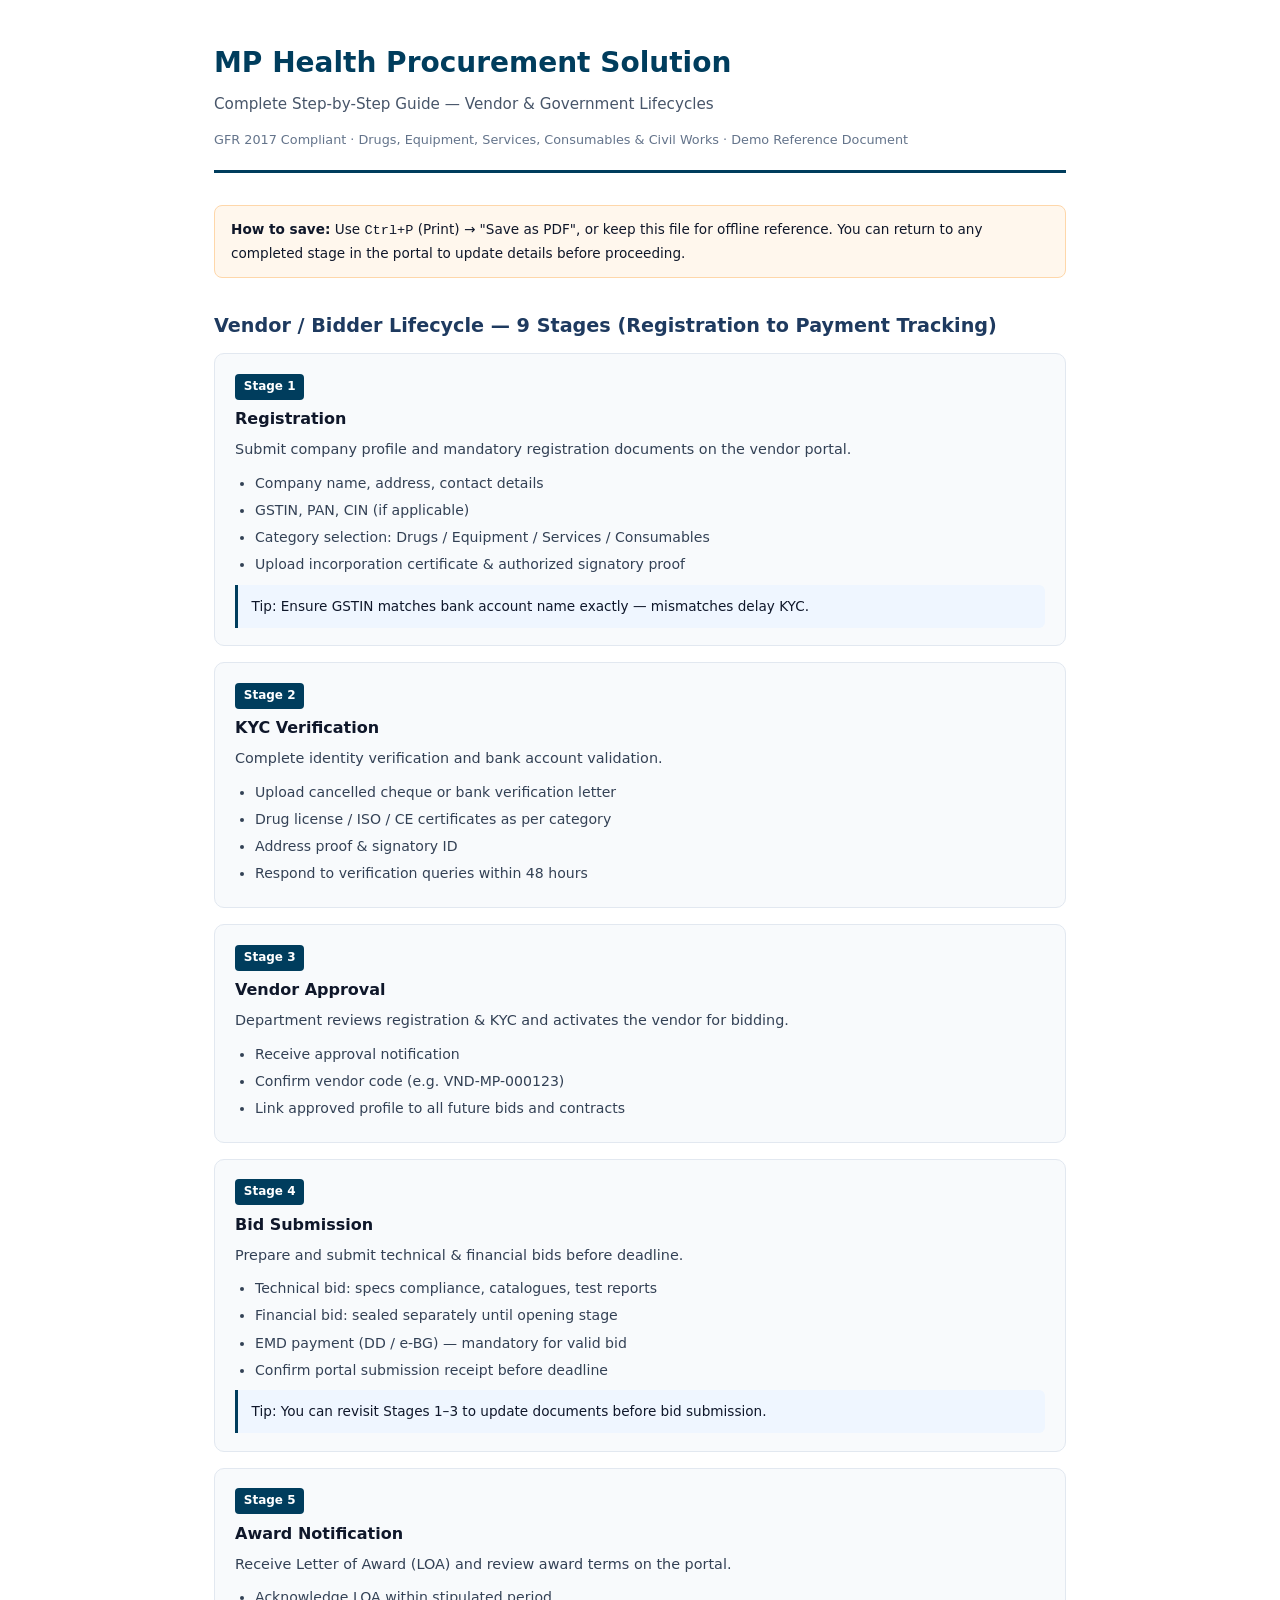
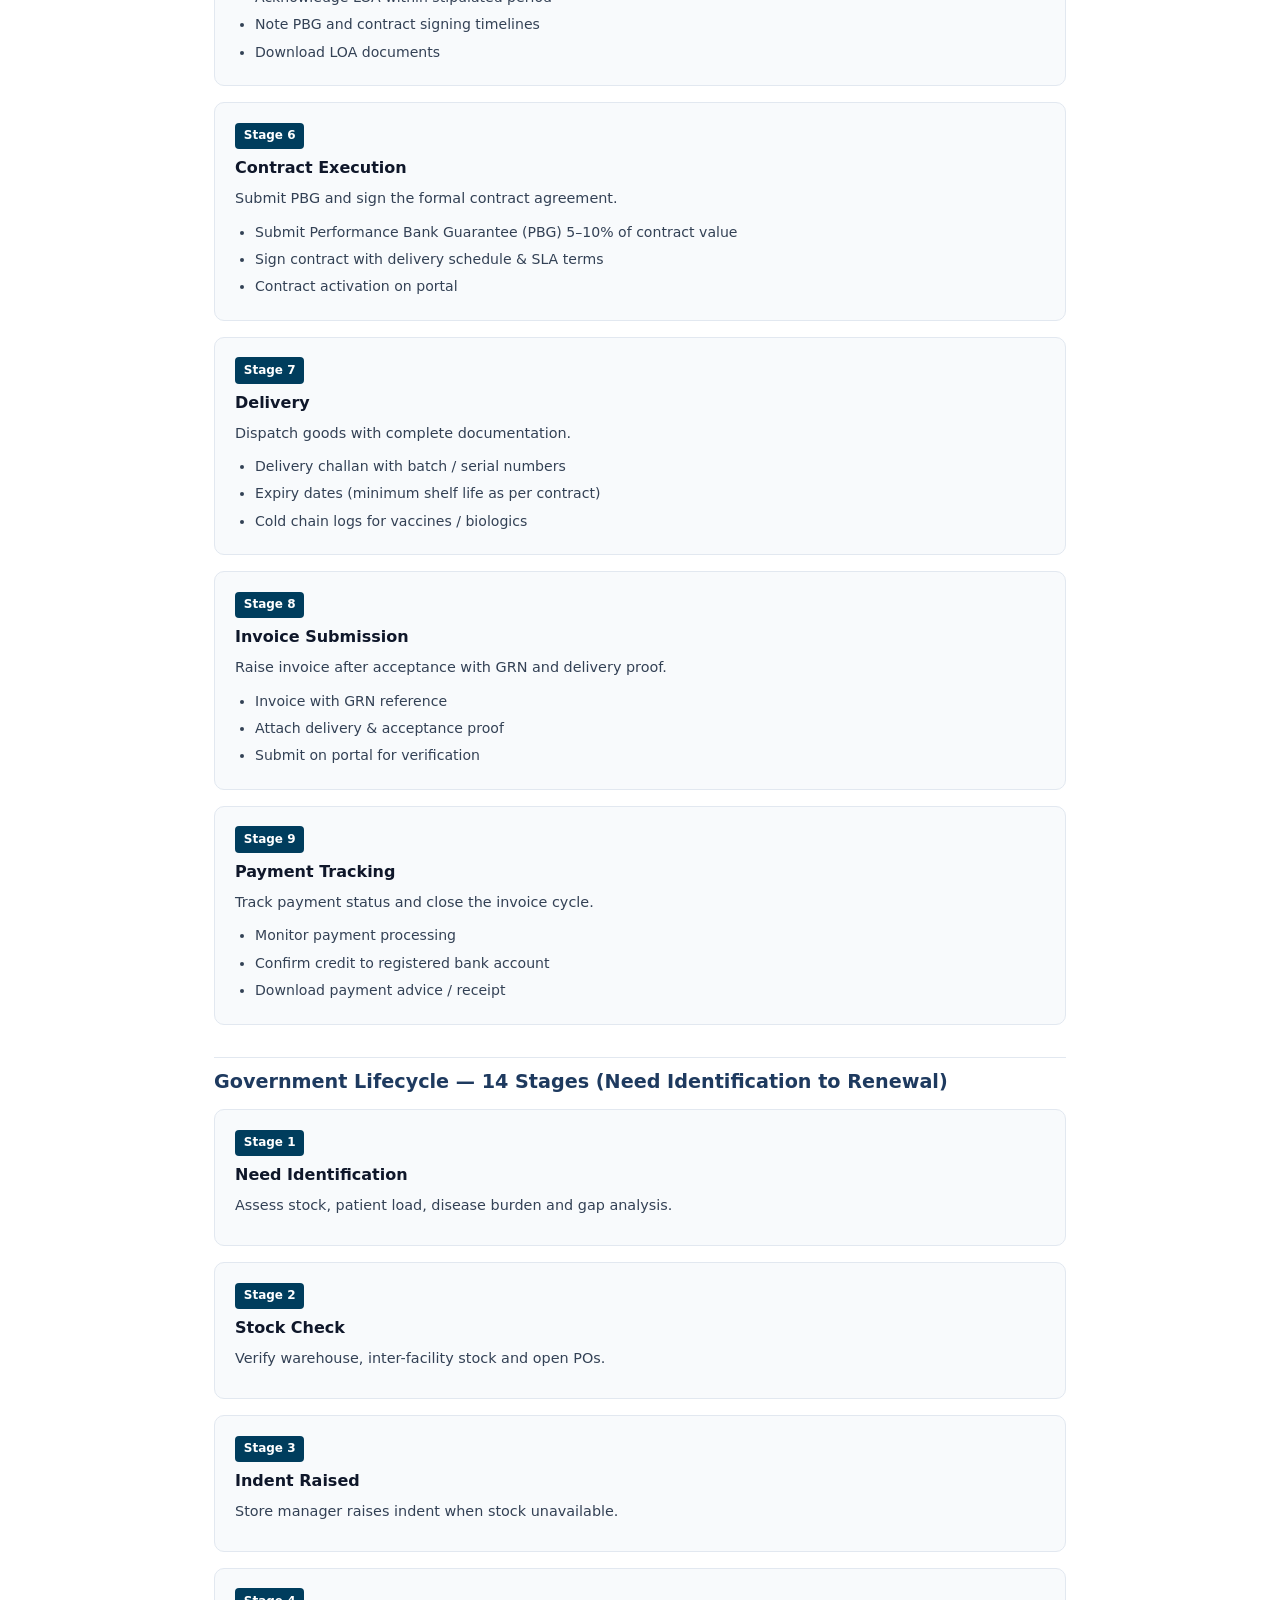
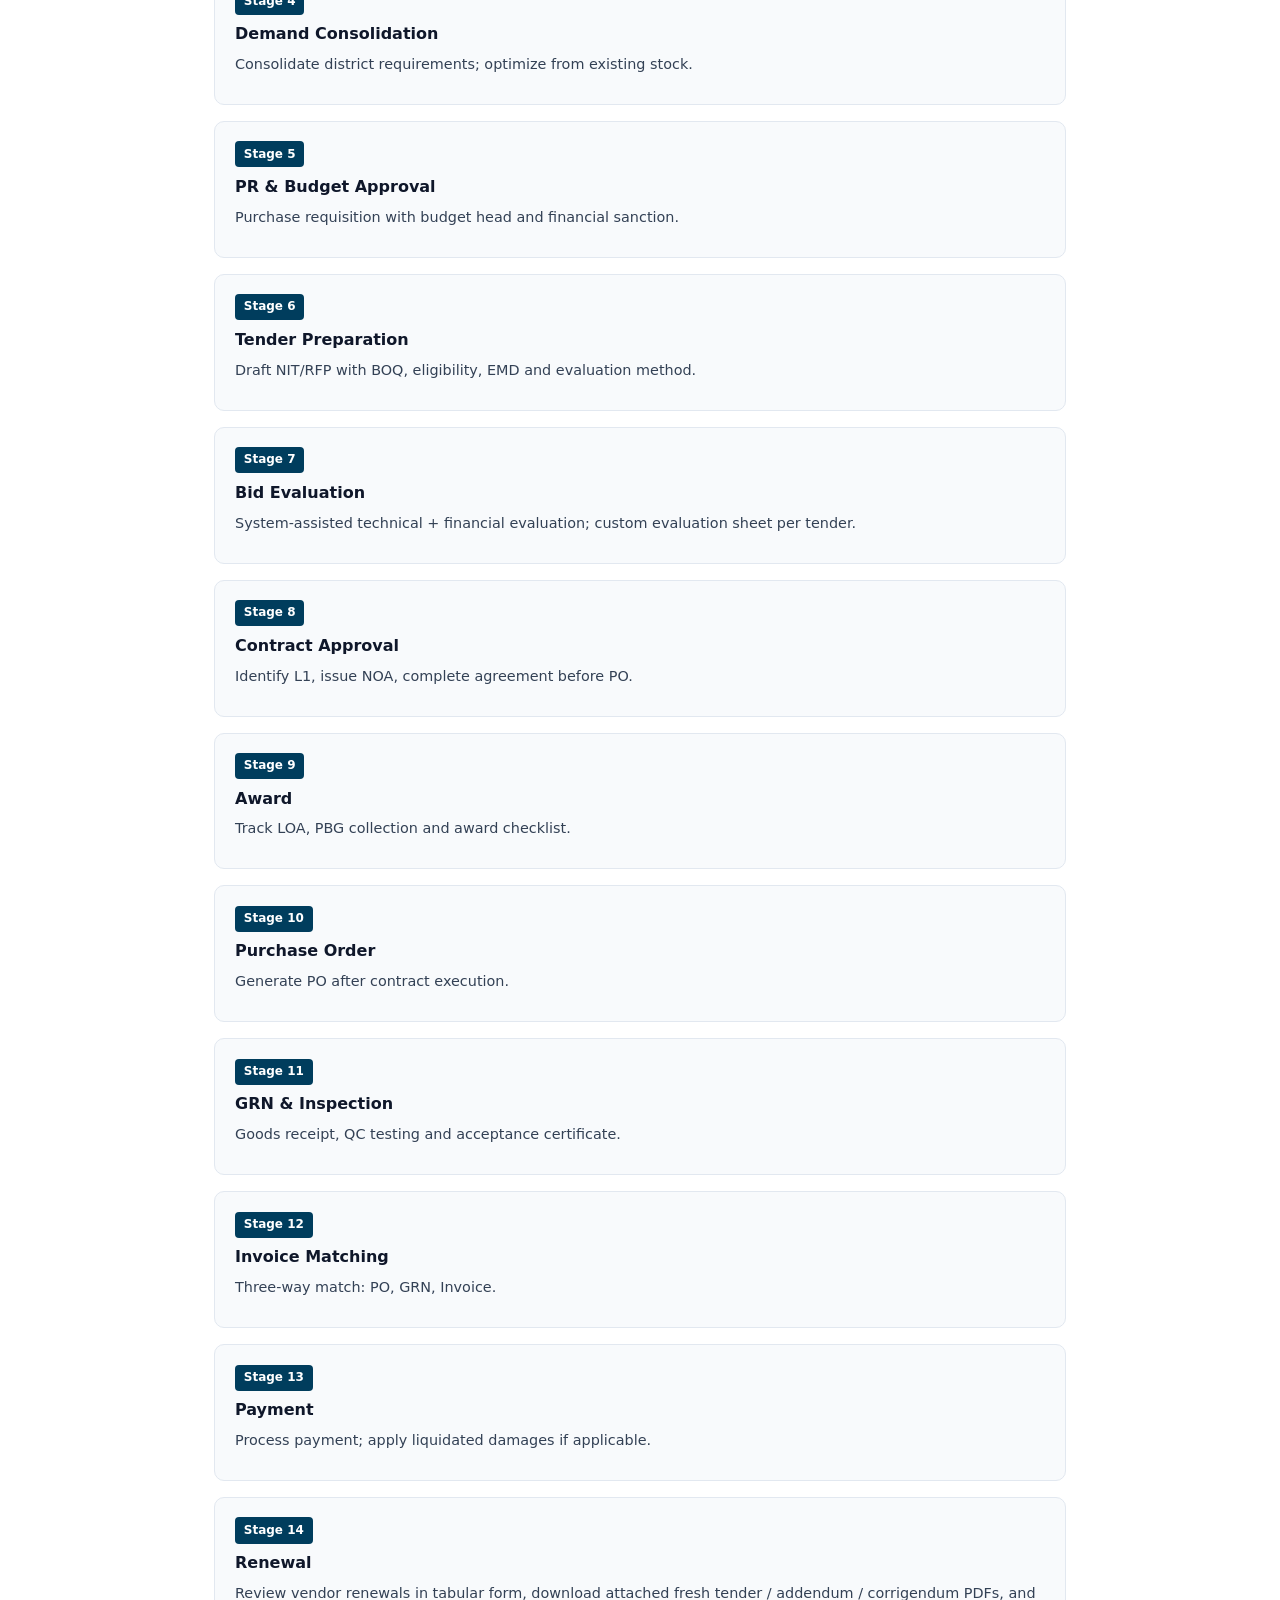
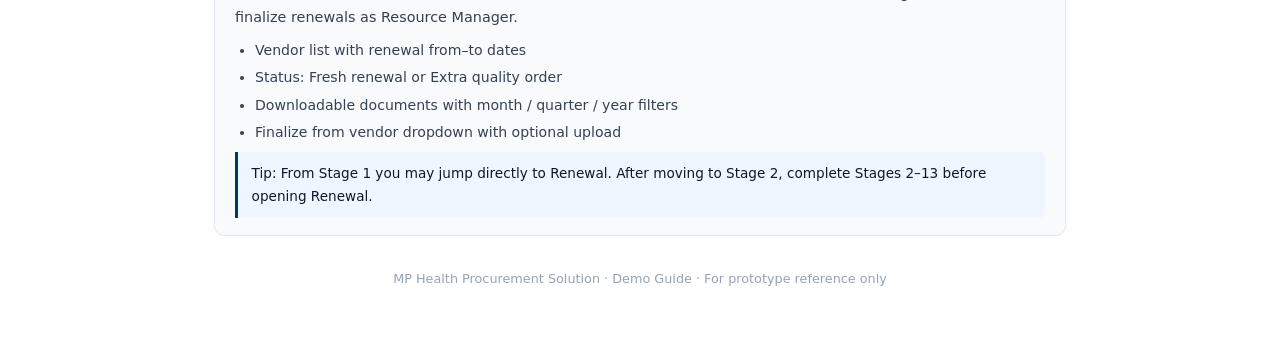
==== commit f9abcd8f: "sixth commit" ====
--- a/assets/MP-Health-Procurement-Lifecycle-Guide.html
+++ b/assets/MP-Health-Procurement-Lifecycle-Guide.html
@@ -55,7 +55,7 @@
 
   <div class="stage"><span class="stage-num">Stage 9</span><h3>Payment Tracking</h3><p>Track payment status and close the invoice cycle.</p><ul><li>Monitor payment processing</li><li>Confirm credit to registered bank account</li><li>Download payment advice / receipt</li></ul></div>
 
-  <h2 id="government">Government Lifecycle — 13 Stages (Need Identification to Payment)</h2>
+  <h2 id="government">Government Lifecycle — 14 Stages (Need Identification to Renewal)</h2>
 
   <div class="stage"><span class="stage-num">Stage 1</span><h3>Need Identification</h3><p>Assess stock, patient load, disease burden and gap analysis.</p></div>
   <div class="stage"><span class="stage-num">Stage 2</span><h3>Stock Check</h3><p>Verify warehouse, inter-facility stock and open POs.</p></div>
@@ -70,6 +70,7 @@
   <div class="stage"><span class="stage-num">Stage 11</span><h3>GRN &amp; Inspection</h3><p>Goods receipt, QC testing and acceptance certificate.</p></div>
   <div class="stage"><span class="stage-num">Stage 12</span><h3>Invoice Matching</h3><p>Three-way match: PO, GRN, Invoice.</p></div>
   <div class="stage"><span class="stage-num">Stage 13</span><h3>Payment</h3><p>Process payment; apply liquidated damages if applicable.</p></div>
+  <div class="stage"><span class="stage-num">Stage 14</span><h3>Renewal</h3><p>Review vendor renewals in tabular form, download attached fresh tender / addendum / corrigendum PDFs, and finalize renewals as Resource Manager.</p><ul><li>Vendor list with renewal from–to dates</li><li>Status: Fresh renewal or Extra quality order</li><li>Downloadable documents with month / quarter / year filters</li><li>Finalize from vendor dropdown with optional upload</li></ul><div class="tip">Tip: From Stage 1 you may jump directly to Renewal. After moving to Stage 2, complete Stages 2–13 before opening Renewal.</div></div>
 
   <p style="margin-top:2rem;font-size:0.8rem;color:#94a3b8;text-align:center">MP Health Procurement Solution · Demo Guide · For prototype reference only</p>
 </body>
